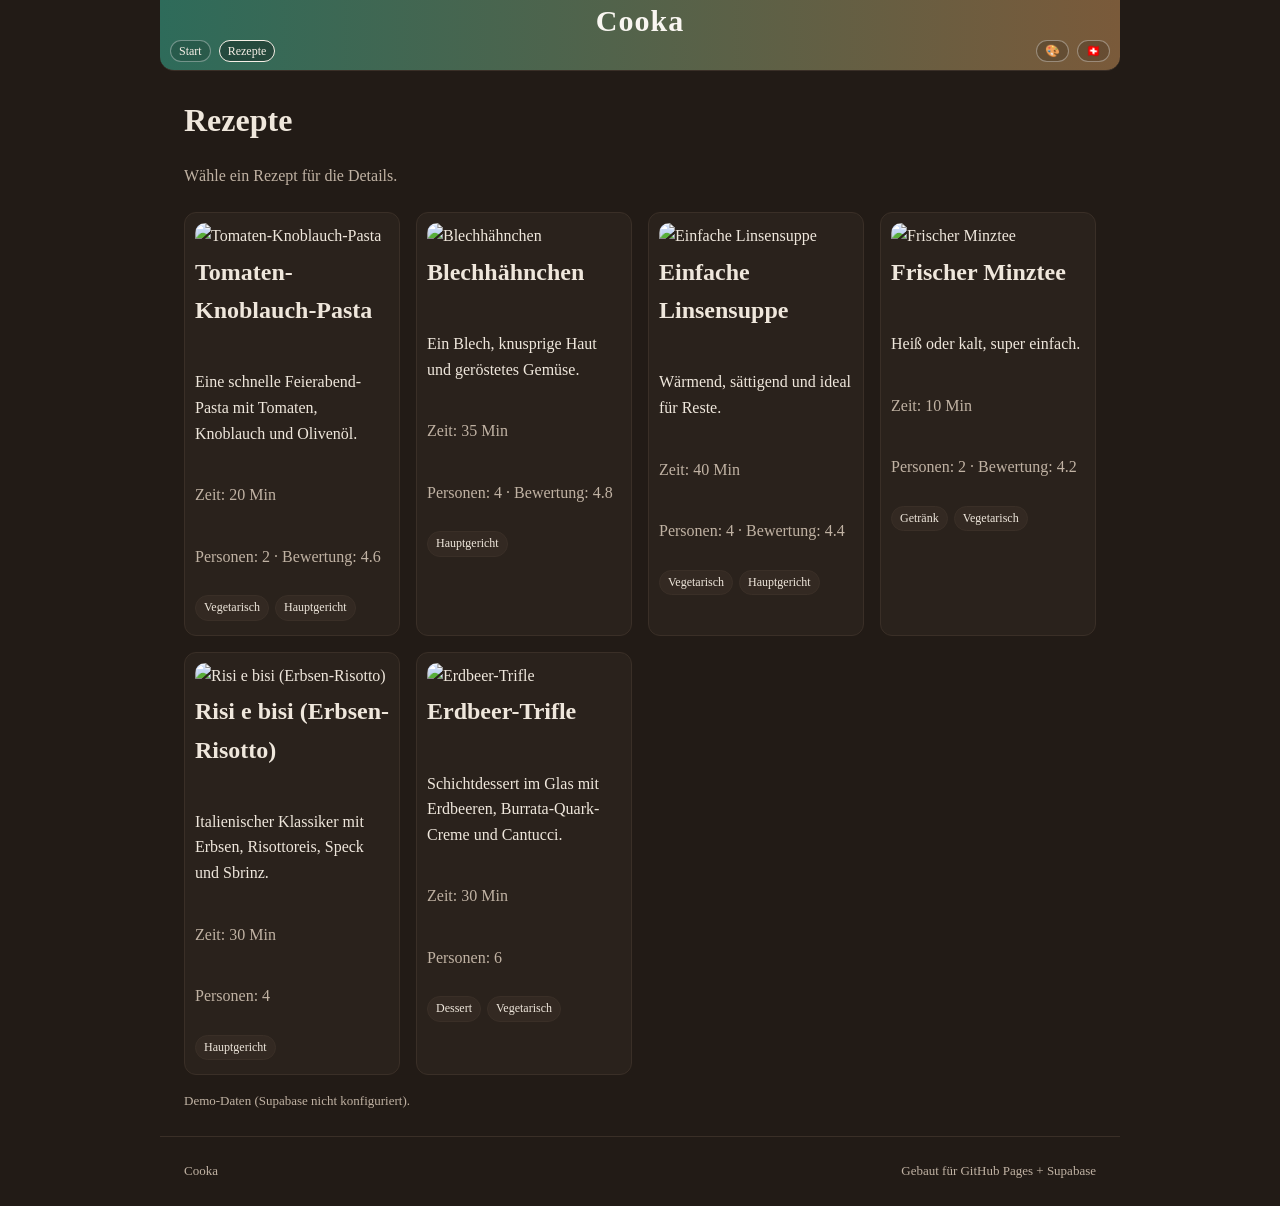
==== recipes.html @ 79d8db31 "first commit" ====
<!doctype html>
<html lang="en">
  <head>
    <meta charset="utf-8" />
    <meta name="viewport" content="width=device-width, initial-scale=1" />
    <title>Cooka - Recipes</title>
    <link rel="icon" href="favicon.svg" type="image/svg+xml" />
    <link rel="stylesheet" href="styles.css" />
  </head>
  <body data-page="recipes">
    <header class="site-header">
      <div class="brand">
        <a href="index.html" data-link="index.html" class="logo" data-i18n="site_name">Cooka</a>
      </div>
      <div class="header-actions">
        <nav class="nav">
          <a href="index.html" data-link="index.html" data-i18n="nav_home">Home</a>
          <a href="recipes.html" data-link="recipes.html" data-i18n="nav_recipes" class="active">Recipes</a>
        </nav>
        <div class="header-right">
          <button id="theme-toggle" class="nav-btn" type="button" aria-label="Switch theme">🎨</button>
          <div class="lang-switch">
          <select id="lang-select" aria-label="Language">
            <option value="de">🇨🇭</option>
            <option value="tr">🇹🇷</option>
            <option value="sq">🇦🇱</option>
          </select>
          </div>
        </div>
      </div>
    </header>

    <main class="content">
      <h1 class="page-title" data-i18n="recipes_title">Recipes</h1>
      <p class="muted" data-i18n="recipes_sub">Pick a recipe to view details.</p>
      <div id="recipe-list" class="grid"></div>
      <div id="data-note" class="note"></div>
    </main>

    <footer class="site-footer">
      <span data-i18n="footer_brand">Cooka</span>
      <span data-i18n="footer_note">Built for GitHub Pages + Supabase</span>
    </footer>

    <script src="https://cdn.jsdelivr.net/npm/@supabase/supabase-js@2"></script>
    <script src="js/data.js"></script>
    <script src="js/supabase.js"></script>
    <script src="js/app.js"></script>
  </body>
</html>
---- styles.css ----
:root {
  --bg: #211b16;
  --ink: #efe7dc;
  --muted: #c0b2a3;
  --accent: #c87a4a;
  --card: #2a221c;
  --border: #3a2f27;
  --bar: #2e6b5a;
  --bar-accent: #7a5a3a;
  --panel: #342920;
}

* {
  box-sizing: border-box;
}

body {
  margin: 0;
  font-family: "Georgia", "Times New Roman", serif;
  color: var(--ink);
  background: var(--bg);
  line-height: 1.6;
}

a {
  color: var(--ink);
  text-decoration: none;
}

header,
main,
footer {
  max-width: 960px;
  margin: 0 auto;
  padding: 24px;
}

.site-header {
  display: flex;
  flex-direction: column;
  align-items: center;
  gap: 4px;
  background: linear-gradient(90deg, var(--bar), var(--bar-accent));
  border-bottom: 1px solid var(--border);
  color: #f9f6f1;
  padding: 6px 10px 8px 10px;
  border-radius: 0 0 14px 14px;
  position: sticky;
  top: 0;
  z-index: 100;
}

.brand {
  width: 100%;
  display: flex;
  justify-content: center;
  text-align: center;
}

.brand .logo {
  font-size: 30px;
  font-weight: bold;
  letter-spacing: 1px;
  line-height: 1;
  display: inline-block;
  color: #f9f6f1;
}

.brand .tagline {
  font-size: 14px;
  color: #f1e6d8;
}

.nav {
  display: flex;
  gap: 8px;
  font-size: 12px;
  align-items: center;
}

.header-actions {
  display: flex;
  align-items: center;
  gap: 8px;
  width: 100%;
  justify-content: space-between;
}

.header-right {
  display: flex;
  align-items: center;
  gap: 8px;
}

.lang-switch {
  display: flex;
  align-items: center;
  gap: 8px;
  font-size: 12px;
  color: #f1e6d8;
}

.nav a {
  padding: 3px 8px;
  border: 1px solid rgba(255, 255, 255, 0.35);
  border-radius: 12px;
  background: rgba(0, 0, 0, 0.15);
  color: #f6efe6;
  line-height: 1.2;
}

.nav-btn {
  padding: 3px 8px;
  border: 1px solid rgba(255, 255, 255, 0.35);
  border-radius: 12px;
  background: rgba(0, 0, 0, 0.15);
  color: #f6efe6;
  line-height: 1.2;
  font-size: 12px;
  cursor: pointer;
}

.lang-switch select {
  border: 1px solid rgba(255, 255, 255, 0.35);
  border-radius: 12px;
  background: rgba(0, 0, 0, 0.15);
  color: #f6efe6;
  padding: 3px 8px;
  line-height: 1.2;
  font-size: 12px;
  font-family: inherit;
  appearance: none;
  cursor: pointer;
}

.nav a.active {
  border-color: #f6efe6;
  background: rgba(0, 0, 0, 0.3);
}

.content {
  min-height: 60vh;
}

.hero {
  padding: 40px 0 24px 0;
}

.hero h1 {
  font-size: 40px;
  margin: 0 0 12px 0;
}

.button {
  display: inline-block;
  margin-top: 12px;
  background: var(--accent);
  color: #1d1712;
  padding: 10px 16px;
  border-radius: 12px;
}

.grid {
  display: grid;
  grid-template-columns: repeat(auto-fit, minmax(180px, 1fr));
  gap: 16px;
  margin-top: 24px;
}

.card {
  background: var(--card);
  border: 1px solid var(--border);
  border-radius: 12px;
  padding: 10px;
}

.card h2 {
  margin-top: 0;
}

.tags {
  display: flex;
  flex-wrap: wrap;
  gap: 6px;
  margin: 6px 0 4px 0;
}

.tag {
  font-size: 12px;
  border: 1px solid var(--border);
  background: #332922;
  padding: 2px 8px;
  border-radius: 999px;
}

.page-title {
  margin: 0 0 8px 0;
}

.muted {
  color: var(--muted);
}

.recipe-card {
  display: flex;
  flex-direction: column;
  gap: 4px;
  cursor: pointer;
}

.recipe-card:hover h2 {
  text-decoration: underline;
}

.recipe-card img {
  width: 100%;
  height: 70px;
  object-fit: cover;
  border-radius: 10px;
}

.image-ambilight {
  position: relative;
}

.image-ambilight::before {
  content: "";
  position: absolute;
  inset: -10px;
  background-image: var(--glow-url);
  background-size: cover;
  background-position: center;
  filter: blur(16px) saturate(1.3);
  opacity: 0.45;
  border-radius: 14px;
  z-index: 0;
}

.image-ambilight img {
  position: relative;
  z-index: 1;
}

.detail {
  background: var(--card);
  border: 1px solid var(--border);
  border-radius: 12px;
  padding: 20px;
}

.detail img {
  width: 100%;
  max-height: 280px;
  object-fit: cover;
  border-radius: 10px;
  margin-bottom: 12px;
}

.note {
  margin-top: 16px;
  font-size: 13px;
  color: var(--muted);
}

.back-link {
  margin-top: 16px;
}

.site-footer {
  border-top: 1px solid var(--border);
  display: flex;
  justify-content: space-between;
  font-size: 13px;
  color: var(--muted);
}

.comments {
  margin-top: 24px;
}

.comment-form {
  display: grid;
  gap: 12px;
  margin-bottom: 16px;
}

.comment-form label {
  display: grid;
  gap: 6px;
  font-size: 14px;
}

.comment-form input,
.comment-form select,
.comment-form textarea {
  border: 1px solid var(--border);
  border-radius: 10px;
  padding: 8px;
  font-family: inherit;
  background: #2a221c;
  color: var(--ink);
}

.comment-text textarea {
  resize: vertical;
}

.comment-list {
  display: grid;
  gap: 10px;
}

.comment-item {
  background: var(--card);
  border: 1px solid var(--border);
  border-radius: 12px;
  padding: 12px;
}

.comment-head {
  font-weight: bold;
  margin-bottom: 6px;
}

.source-note {
  margin-top: 16px;
  font-size: 11px;
  color: var(--muted);
}

.source-note a {
  color: var(--muted);
  text-decoration: underline;
}

.accordion {
  margin-top: 14px;
  border: 1px solid var(--border);
  border-radius: 12px;
  padding: 8px 12px;
  background: var(--panel);
  box-shadow: 0 4px 12px rgba(0, 0, 0, 0.22), inset 0 0 0 1px rgba(255, 255, 255, 0.08);
}

.accordion summary {
  cursor: pointer;
  font-weight: bold;
  list-style: none;
  font-size: 19px;
}

.accordion summary::-webkit-details-marker {
  display: none;
}

.accordion summary::after {
  content: "+";
  float: right;
  color: var(--muted);
}

.accordion[open] summary::after {
  content: "–";
}

.serving-controls {
  display: flex;
  align-items: center;
  gap: 8px;
  margin: 8px 0;
  font-size: 13px;
  color: var(--muted);
}

.serving-controls button {
  background: #2a221c;
  color: var(--ink);
  border: 1px solid var(--border);
  border-radius: 10px;
  padding: 2px 8px;
  cursor: pointer;
}

.serving-count {
  min-width: 24px;
  text-align: center;
  color: var(--ink);
}

@media (max-width: 720px) {
  header,
  main,
  footer {
    max-width: 100%;
    padding: 16px;
  }

  .site-header {
    flex-direction: column;
    align-items: flex-start;
  }

  .nav {
    flex-wrap: wrap;
  }

  .hero h1 {
    font-size: 32px;
  }
}
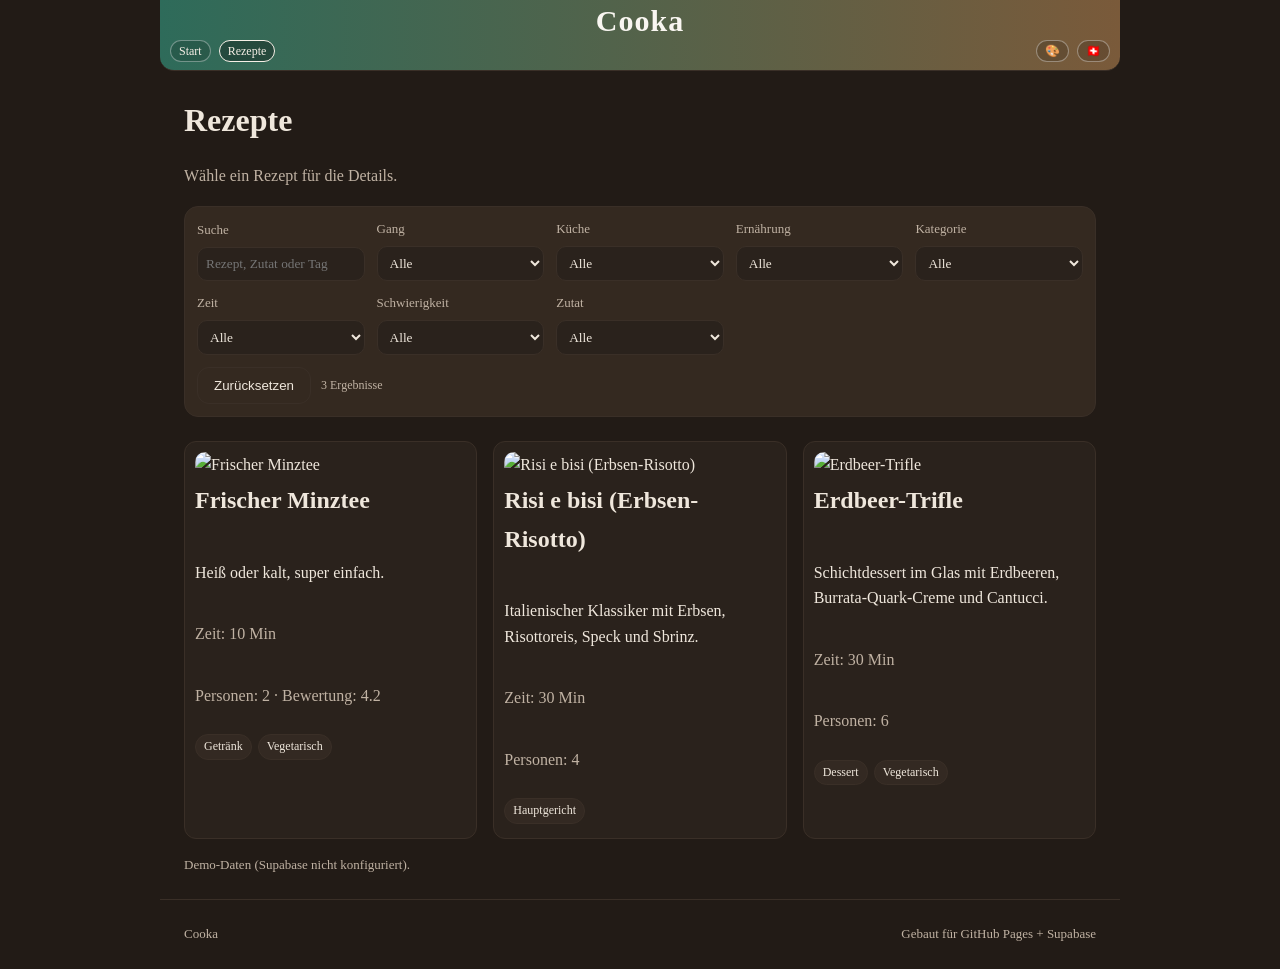
==== commit a3b6eeea: "Add recipe search and filters" ====
--- a/recipes.html
+++ b/recipes.html
@@ -33,6 +33,51 @@
     <main class="content">
       <h1 class="page-title" data-i18n="recipes_title">Recipes</h1>
       <p class="muted" data-i18n="recipes_sub">Pick a recipe to view details.</p>
+      <section class="filters" id="recipe-filters">
+        <div class="filter-row">
+          <label class="filter-field">
+            <span data-i18n="filter_search">Search</span>
+            <input
+              id="recipe-search"
+              type="search"
+              data-i18n-placeholder="filter_search_placeholder"
+              placeholder="Search recipes"
+            />
+          </label>
+          <label class="filter-field">
+            <span data-i18n="filter_meal">Meal</span>
+            <select id="filter-meal"></select>
+          </label>
+          <label class="filter-field">
+            <span data-i18n="filter_cuisine">Cuisine</span>
+            <select id="filter-cuisine"></select>
+          </label>
+          <label class="filter-field">
+            <span data-i18n="filter_diet">Diet</span>
+            <select id="filter-diet"></select>
+          </label>
+          <label class="filter-field">
+            <span data-i18n="filter_category">Category</span>
+            <select id="filter-category"></select>
+          </label>
+          <label class="filter-field">
+            <span data-i18n="filter_time">Time</span>
+            <select id="filter-time"></select>
+          </label>
+          <label class="filter-field">
+            <span data-i18n="filter_difficulty">Difficulty</span>
+            <select id="filter-difficulty"></select>
+          </label>
+          <label class="filter-field">
+            <span data-i18n="filter_ingredient">Ingredient</span>
+            <select id="filter-ingredient"></select>
+          </label>
+        </div>
+        <div class="filter-actions">
+          <button class="button ghost" id="filter-clear" type="button" data-i18n="filter_clear">Clear</button>
+          <span class="filter-count" id="filter-count"></span>
+        </div>
+      </section>
       <div id="recipe-list" class="grid"></div>
       <div id="data-note" class="note"></div>
     </main>
--- a/styles.css
+++ b/styles.css
@@ -160,11 +160,68 @@
   border-radius: 12px;
 }
 
+.button.ghost {
+  background: transparent;
+  color: var(--ink);
+  border: 1px solid var(--border);
+}
+
 .grid {
   display: grid;
   grid-template-columns: repeat(auto-fit, minmax(180px, 1fr));
   gap: 16px;
   margin-top: 24px;
+}
+
+.filters {
+  margin: 18px 0 8px 0;
+  padding: 12px;
+  border: 1px solid var(--border);
+  border-radius: 14px;
+  background: var(--panel);
+  display: grid;
+  gap: 12px;
+}
+
+.filter-row {
+  display: grid;
+  gap: 12px;
+  grid-template-columns: repeat(auto-fit, minmax(160px, 1fr));
+  align-items: end;
+}
+
+.filter-field {
+  display: grid;
+  gap: 6px;
+  font-size: 13px;
+  color: var(--muted);
+}
+
+.filter-field input,
+.filter-field select {
+  border: 1px solid var(--border);
+  border-radius: 10px;
+  padding: 8px;
+  font-family: inherit;
+  background: var(--card);
+  color: var(--ink);
+  width: 100%;
+}
+
+.filter-actions {
+  display: flex;
+  align-items: center;
+  gap: 10px;
+  flex-wrap: wrap;
+}
+
+.filters .button {
+  margin-top: 0;
+}
+
+.filter-count {
+  font-size: 12px;
+  color: var(--muted);
 }
 
 .card {
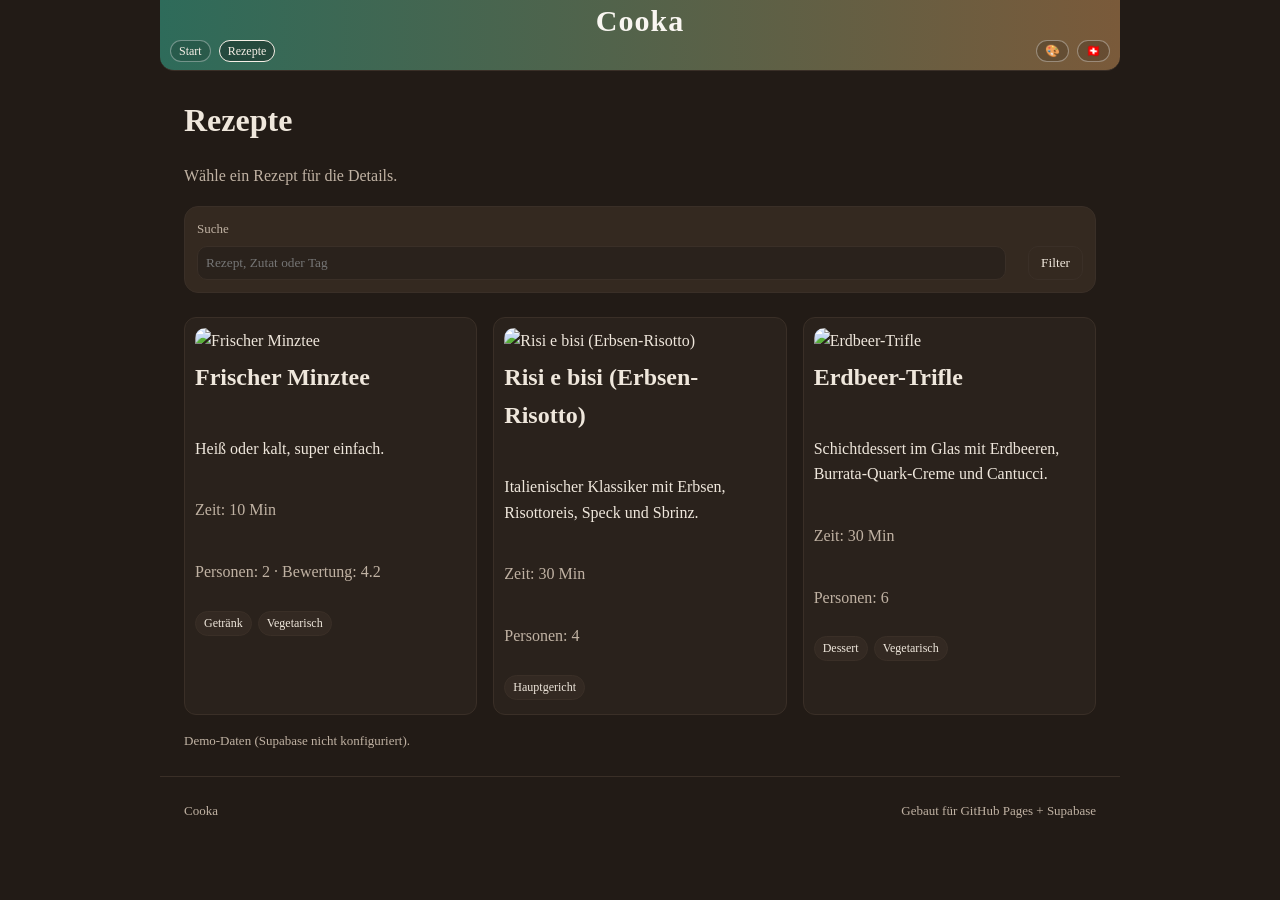
==== commit 4a096a07: "Refine recipe filters layout" ====
--- a/recipes.html
+++ b/recipes.html
@@ -33,9 +33,9 @@
     <main class="content">
       <h1 class="page-title" data-i18n="recipes_title">Recipes</h1>
       <p class="muted" data-i18n="recipes_sub">Pick a recipe to view details.</p>
-      <section class="filters" id="recipe-filters">
-        <div class="filter-row">
-          <label class="filter-field">
+      <section class="filters is-collapsed" id="recipe-filters">
+        <div class="filters-head">
+          <label class="filter-field search-field">
             <span data-i18n="filter_search">Search</span>
             <input
               id="recipe-search"
@@ -44,6 +44,13 @@
               placeholder="Search recipes"
             />
           </label>
+          <div class="filters-head-actions">
+            <span class="filter-summary" id="filter-summary"></span>
+            <button class="filters-toggle" id="filter-toggle" type="button" data-i18n="filter_toggle">Filter</button>
+          </div>
+        </div>
+        <div class="filters-body" id="filters-body">
+          <div class="filter-row">
           <label class="filter-field">
             <span data-i18n="filter_meal">Meal</span>
             <select id="filter-meal"></select>
@@ -70,12 +77,19 @@
           </label>
           <label class="filter-field">
             <span data-i18n="filter_ingredient">Ingredient</span>
-            <select id="filter-ingredient"></select>
+            <input
+              id="filter-ingredient"
+              type="search"
+              data-i18n-placeholder="filter_ingredient_placeholder"
+              placeholder="z. B. Erdbeeren"
+            />
+            <div class="filter-suggest" id="ingredient-suggest" role="listbox" aria-label="Ingredient suggestions"></div>
           </label>
-        </div>
-        <div class="filter-actions">
+          </div>
+          <div class="filter-actions">
           <button class="button ghost" id="filter-clear" type="button" data-i18n="filter_clear">Clear</button>
           <span class="filter-count" id="filter-count"></span>
+          </div>
         </div>
       </section>
       <div id="recipe-list" class="grid"></div>
--- a/styles.css
+++ b/styles.css
@@ -183,6 +183,49 @@
   gap: 12px;
 }
 
+.filters-head {
+  display: flex;
+  align-items: flex-end;
+  justify-content: space-between;
+  gap: 12px;
+}
+
+.filters-head .search-field {
+  flex: 1;
+  min-width: 240px;
+}
+
+.filters-head-actions {
+  display: flex;
+  align-items: center;
+  gap: 10px;
+  white-space: nowrap;
+}
+
+.filters-toggle {
+  background: transparent;
+  border: 1px solid var(--border);
+  color: var(--ink);
+  padding: 8px 12px;
+  border-radius: 10px;
+  font-family: inherit;
+  cursor: pointer;
+}
+
+.filter-summary {
+  font-size: 12px;
+  color: var(--muted);
+}
+
+.filters-body {
+  display: grid;
+  gap: 12px;
+}
+
+.filters.is-collapsed .filters-body {
+  display: none;
+}
+
 .filter-row {
   display: grid;
   gap: 12px;
@@ -195,6 +238,7 @@
   gap: 6px;
   font-size: 13px;
   color: var(--muted);
+  position: relative;
 }
 
 .filter-field input,
@@ -222,6 +266,39 @@
 .filter-count {
   font-size: 12px;
   color: var(--muted);
+}
+
+.filter-suggest {
+  position: absolute;
+  top: calc(100% + 4px);
+  left: 0;
+  right: 0;
+  background: var(--card);
+  border: 1px solid var(--border);
+  border-radius: 10px;
+  padding: 6px;
+  display: none;
+  z-index: 5;
+  max-height: 200px;
+  overflow-y: auto;
+}
+
+.filter-suggest button {
+  width: 100%;
+  text-align: left;
+  background: transparent;
+  border: none;
+  color: var(--ink);
+  padding: 6px 8px;
+  border-radius: 8px;
+  font-family: inherit;
+  cursor: pointer;
+}
+
+.filter-suggest button:hover,
+.filter-suggest button:focus {
+  background: var(--panel);
+  outline: none;
 }
 
 .card {
